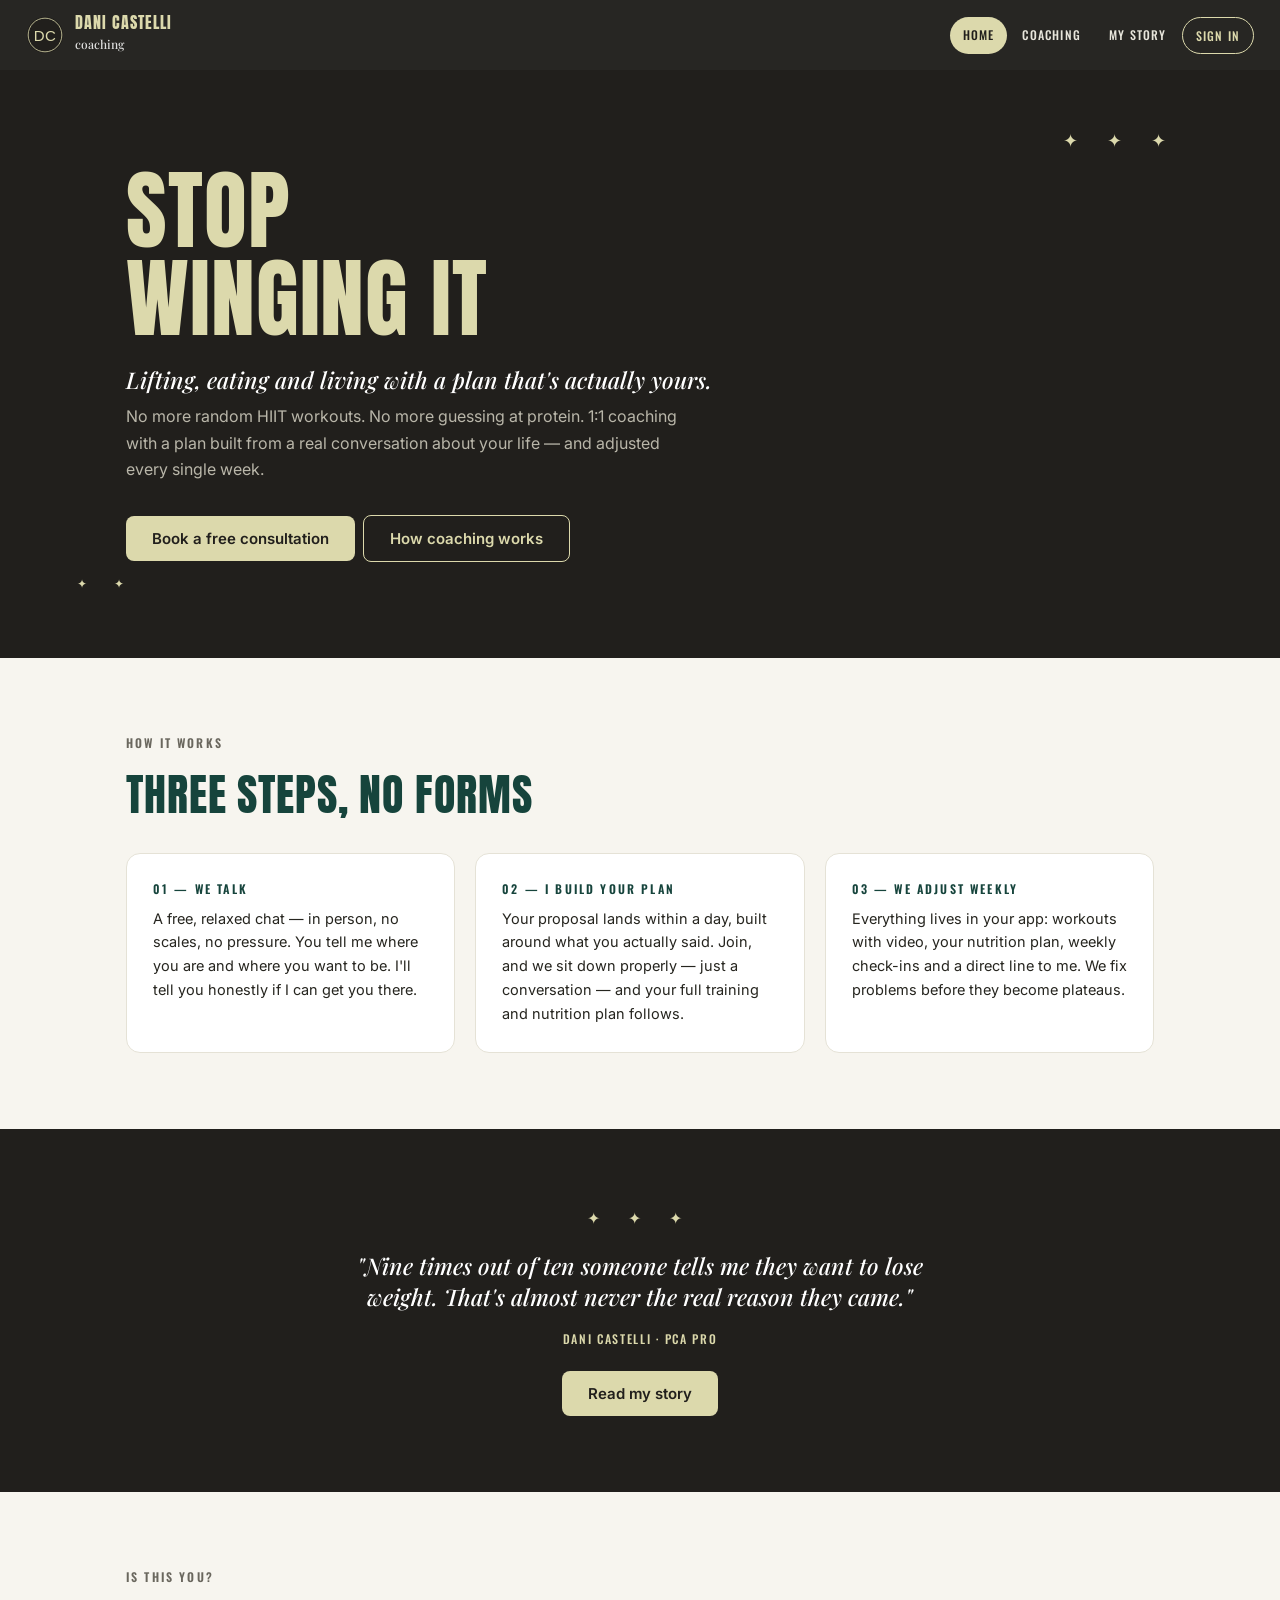
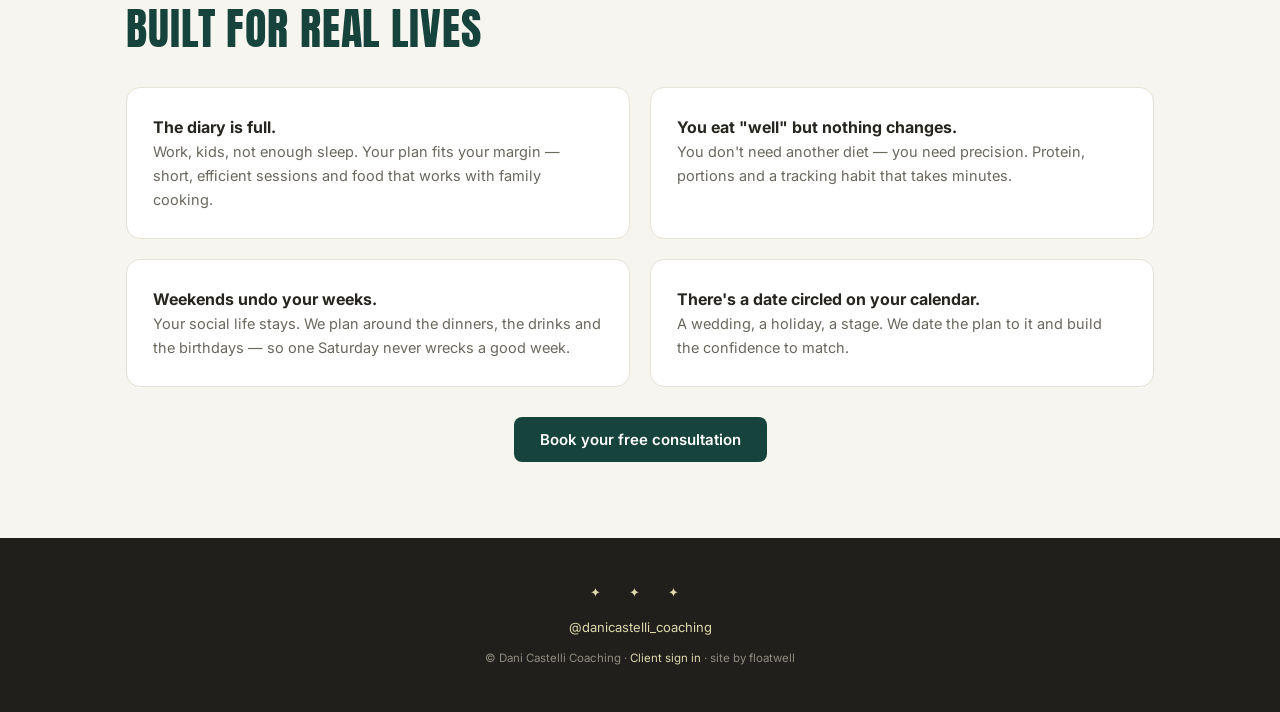
==== index.html @ aa547291 "feat: four-page marketing mini-site with client/coach sign-in portal Home, Coaching, My story (live " ====
<!DOCTYPE html>
<html lang="en-GB">
<head>
<meta charset="utf-8">
<meta name="viewport" content="width=device-width, initial-scale=1">
<title>Dani Castelli Coaching — stop winging it</title>
<meta name="description" content="1:1 coaching with Dani Castelli, PCA Pro. Personal training and nutrition plans built around your life — no more random workouts.">
<meta name="robots" content="noindex"><!-- remove at go-live -->
<link rel="icon" href="assets/logo-roundel.svg" type="image/svg+xml">
<link rel="preconnect" href="https://fonts.googleapis.com">
<link href="https://fonts.googleapis.com/css2?family=Anton&family=Oswald:wght@500;600&family=Playfair+Display:ital,wght@1,500&family=Inter:wght@400;500;600;700&display=swap" rel="stylesheet">
<link rel="stylesheet" href="assets/brand.css">
</head>
<body>
<nav class="site" aria-label="Primary">
  <a class="lockup" href="index.html" aria-label="Dani Castelli Coaching — home">
    <img src="assets/logo-roundel.svg" alt="" width="38" height="38">
    <span class="wm"><b>Dani Castelli</b><i>coaching</i></span>
  </a>
  <div class="links">
    <a href="index.html" aria-current="page">Home</a>
    <a href="coaching.html">Coaching</a>
    <a href="story.html">My story</a>
    <a href="signin.html" class="cta">Sign in</a>
  </div>
</nav>

<div class="hero">
  <span class="spark" style="top:56px;right:8%">✦ ✦ ✦</span>
  <span class="spark" style="bottom:64px;left:6%;font-size:12px">✦ ✦</span>
  <div class="wrap">
    <h1 class="display">Stop<br>winging it</h1>
    <p class="sub accent">Lifting, eating and living with a plan that's actually yours.</p>
    <p class="body">No more random HIIT workouts. No more guessing at protein. 1:1 coaching with a plan built from a real conversation about your life — and adjusted every single week.</p>
    <a class="btn bone" data-url="consultBookingUrl" href="#">Book a free consultation</a>&nbsp;
    <a class="btn ghost" href="coaching.html">How coaching works</a>
  </div>
</div>

<section>
  <div class="wrap">
    <div class="kicker">How it works</div>
    <h2 class="title">Three steps, no forms</h2>
    <div class="grid three" style="margin-top:26px">
      <div class="card">
        <div class="kicker" style="color:var(--green)">01 — We talk</div>
        <p style="font-size:14.5px">A free, relaxed chat — in person, no scales, no pressure. You tell me where you are and where you want to be. I'll tell you honestly if I can get you there.</p>
      </div>
      <div class="card">
        <div class="kicker" style="color:var(--green)">02 — I build your plan</div>
        <p style="font-size:14.5px">Your proposal lands within a day, built around what you actually said. Join, and we sit down properly — just a conversation — and your full training and nutrition plan follows.</p>
      </div>
      <div class="card">
        <div class="kicker" style="color:var(--green)">03 — We adjust weekly</div>
        <p style="font-size:14.5px">Everything lives in your app: workouts with video, your nutrition plan, weekly check-ins and a direct line to me. We fix problems before they become plateaus.</p>
      </div>
    </div>
  </div>
</section>

<section style="background:var(--charcoal);color:#fff">
  <div class="wrap" style="text-align:center">
    <span class="spark">✦ ✦ ✦</span>
    <p class="accent" style="max-width:640px;margin:18px auto;color:#fff">"Nine times out of ten someone tells me they want to lose weight. That's almost never the real reason they came."</p>
    <p style="font:500 12px var(--osw);letter-spacing:.14em;text-transform:uppercase;color:var(--bone)">Dani Castelli · PCA Pro</p>
    <p style="margin-top:24px"><a class="btn bone" href="story.html">Read my story</a></p>
  </div>
</section>

<section>
  <div class="wrap">
    <div class="kicker">Is this you?</div>
    <h2 class="title">Built for real lives</h2>
    <div class="grid two" style="margin-top:26px">
      <div class="card"><b>The diary is full.</b><p style="font-size:14.5px;color:var(--muted)">Work, kids, not enough sleep. Your plan fits your margin — short, efficient sessions and food that works with family cooking.</p></div>
      <div class="card"><b>You eat "well" but nothing changes.</b><p style="font-size:14.5px;color:var(--muted)">You don't need another diet — you need precision. Protein, portions and a tracking habit that takes minutes.</p></div>
      <div class="card"><b>Weekends undo your weeks.</b><p style="font-size:14.5px;color:var(--muted)">Your social life stays. We plan around the dinners, the drinks and the birthdays — so one Saturday never wrecks a good week.</p></div>
      <div class="card"><b>There's a date circled on your calendar.</b><p style="font-size:14.5px;color:var(--muted)">A wedding, a holiday, a stage. We date the plan to it and build the confidence to match.</p></div>
    </div>
    <p style="margin-top:30px;text-align:center"><a class="btn" data-url="consultBookingUrl" href="#">Book your free consultation</a></p>
  </div>
</section>

<footer class="site">
  <span class="spark">✦ ✦ ✦</span>
  <a data-url="instagramUrl" href="#">@danicastelli_coaching</a>
  <p class="fine">© Dani Castelli Coaching · <a href="signin.html">Client sign in</a> · site by floatwell</p>
</footer>
<script src="assets/config.js"></script>
</body>
</html>
---- assets/brand.css ----
/* Dani Castelli Coaching — brand stylesheet (canonical tokens from DESIGN-V1) */
:root{
  --charcoal:#211F1C; --charcoal-2:#2C2A26; --bone:#DCD9AC; --green:#16443C; --green-2:#0F332D;
  --paper:#F7F5EF; --white:#FFFFFF; --ink:#26251F; --muted:#6A675E; --line:#E5E2D6; --clay:#8A4B3B;
  --anton:'Anton',sans-serif; --osw:'Oswald',sans-serif; --pf:'Playfair Display',serif; --inter:'Inter',sans-serif;
}
*{box-sizing:border-box;margin:0;padding:0}
html{scroll-behavior:smooth}
@media(prefers-reduced-motion:reduce){html{scroll-behavior:auto}*{transition:none!important;animation:none!important}}
body{font-family:var(--inter);background:var(--paper);color:var(--ink);font-size:16px;line-height:1.65}
a{color:var(--green)}
:focus-visible{outline:2px solid var(--green);outline-offset:3px;border-radius:4px}
img{max-width:100%}
.wrap{max-width:1080px;margin:0 auto;padding:0 26px}
section{padding:76px 0}
.kicker{font:600 12px var(--osw);letter-spacing:.18em;text-transform:uppercase;color:var(--muted);margin-bottom:10px}
h1.display{font:400 clamp(46px,7vw,88px)/1 var(--anton);text-transform:uppercase;letter-spacing:.01em;color:var(--bone)}
h2.title{font:400 clamp(30px,4vw,44px) var(--anton);text-transform:uppercase;letter-spacing:.02em;color:var(--green)}
.accent{font:500 clamp(18px,2.2vw,23px) var(--pf);font-style:italic}
.btn{display:inline-block;background:var(--green);color:#fff;font:600 15px var(--inter);padding:13px 26px;border-radius:8px;text-decoration:none;border:0;cursor:pointer}
.btn:hover{background:var(--green-2)}
.btn.bone{background:var(--bone);color:var(--charcoal)} .btn.bone:hover{background:#CFCB98}
.btn.ghost{background:transparent;border:1.5px solid var(--bone);color:var(--bone)} .btn.ghost:hover{background:rgba(220,217,172,.12)}
.btn.ghost-g{background:transparent;border:1.5px solid var(--green);color:var(--green)} .btn.ghost-g:hover{background:rgba(22,68,60,.07)}
.card{background:var(--white);border:1px solid var(--line);border-radius:14px;padding:26px}
.spark{color:var(--bone);letter-spacing:12px}
.chip{display:inline-block;font:500 11px var(--osw);letter-spacing:.07em;text-transform:uppercase;padding:4px 11px;border-radius:999px;border:1px solid var(--line);color:var(--muted);background:#fff}

/* nav */
nav.site{position:sticky;top:0;z-index:50;background:rgba(33,31,28,.97);backdrop-filter:blur(6px);padding:14px 26px;display:flex;align-items:center;gap:12px}
nav.site .lockup{display:flex;align-items:center;gap:11px;text-decoration:none}
nav.site .lockup .wm b{display:block;font:400 16px var(--anton);letter-spacing:.06em;text-transform:uppercase;color:var(--bone);line-height:1}
nav.site .lockup .wm i{font:500 12px var(--pf);color:#fff;opacity:.85}
nav.site .links{margin-left:auto;display:flex;gap:2px;flex-wrap:wrap}
nav.site .links a{font:500 12px var(--osw);letter-spacing:.1em;text-transform:uppercase;color:#E8E6DC;text-decoration:none;padding:9px 13px;border-radius:999px}
nav.site .links a:hover{color:var(--bone);background:var(--charcoal-2)}
nav.site .links a[aria-current="page"]{background:var(--bone);color:var(--charcoal)}
nav.site .links a.cta{border:1.5px solid var(--bone);color:var(--bone)}
nav.site .links a.cta[aria-current="page"]{color:var(--charcoal)}

/* hero band */
.hero{background:var(--charcoal);color:#fff;padding:96px 0;position:relative;overflow:hidden}
.hero .spark{position:absolute;font-size:18px}
.hero p.sub{margin:22px 0 8px;color:#fff}
.hero p.body{color:#B9B6A9;max-width:560px;margin-bottom:32px}

/* footer */
footer.site{background:var(--charcoal);color:#8F8C7F;padding:44px 26px;text-align:center;font-size:13px}
footer.site .spark{display:block;margin-bottom:14px}
footer.site a{color:var(--bone);text-decoration:none}
footer.site .fine{margin-top:10px;font-size:11.5px}

/* helpers */
.grid{display:grid;gap:20px}
@media(min-width:760px){.grid.two{grid-template-columns:1fr 1fr}.grid.three{grid-template-columns:1fr 1fr 1fr}}
.note{background:#EFEDE2;border-left:3px solid var(--green);padding:10px 14px;font-size:13.5px;border-radius:0 8px 8px 0}
.placeholder{border:1.5px dashed var(--muted);border-radius:12px;padding:14px;text-align:center;color:var(--muted);font-size:13px;background:rgba(255,255,255,.5)}
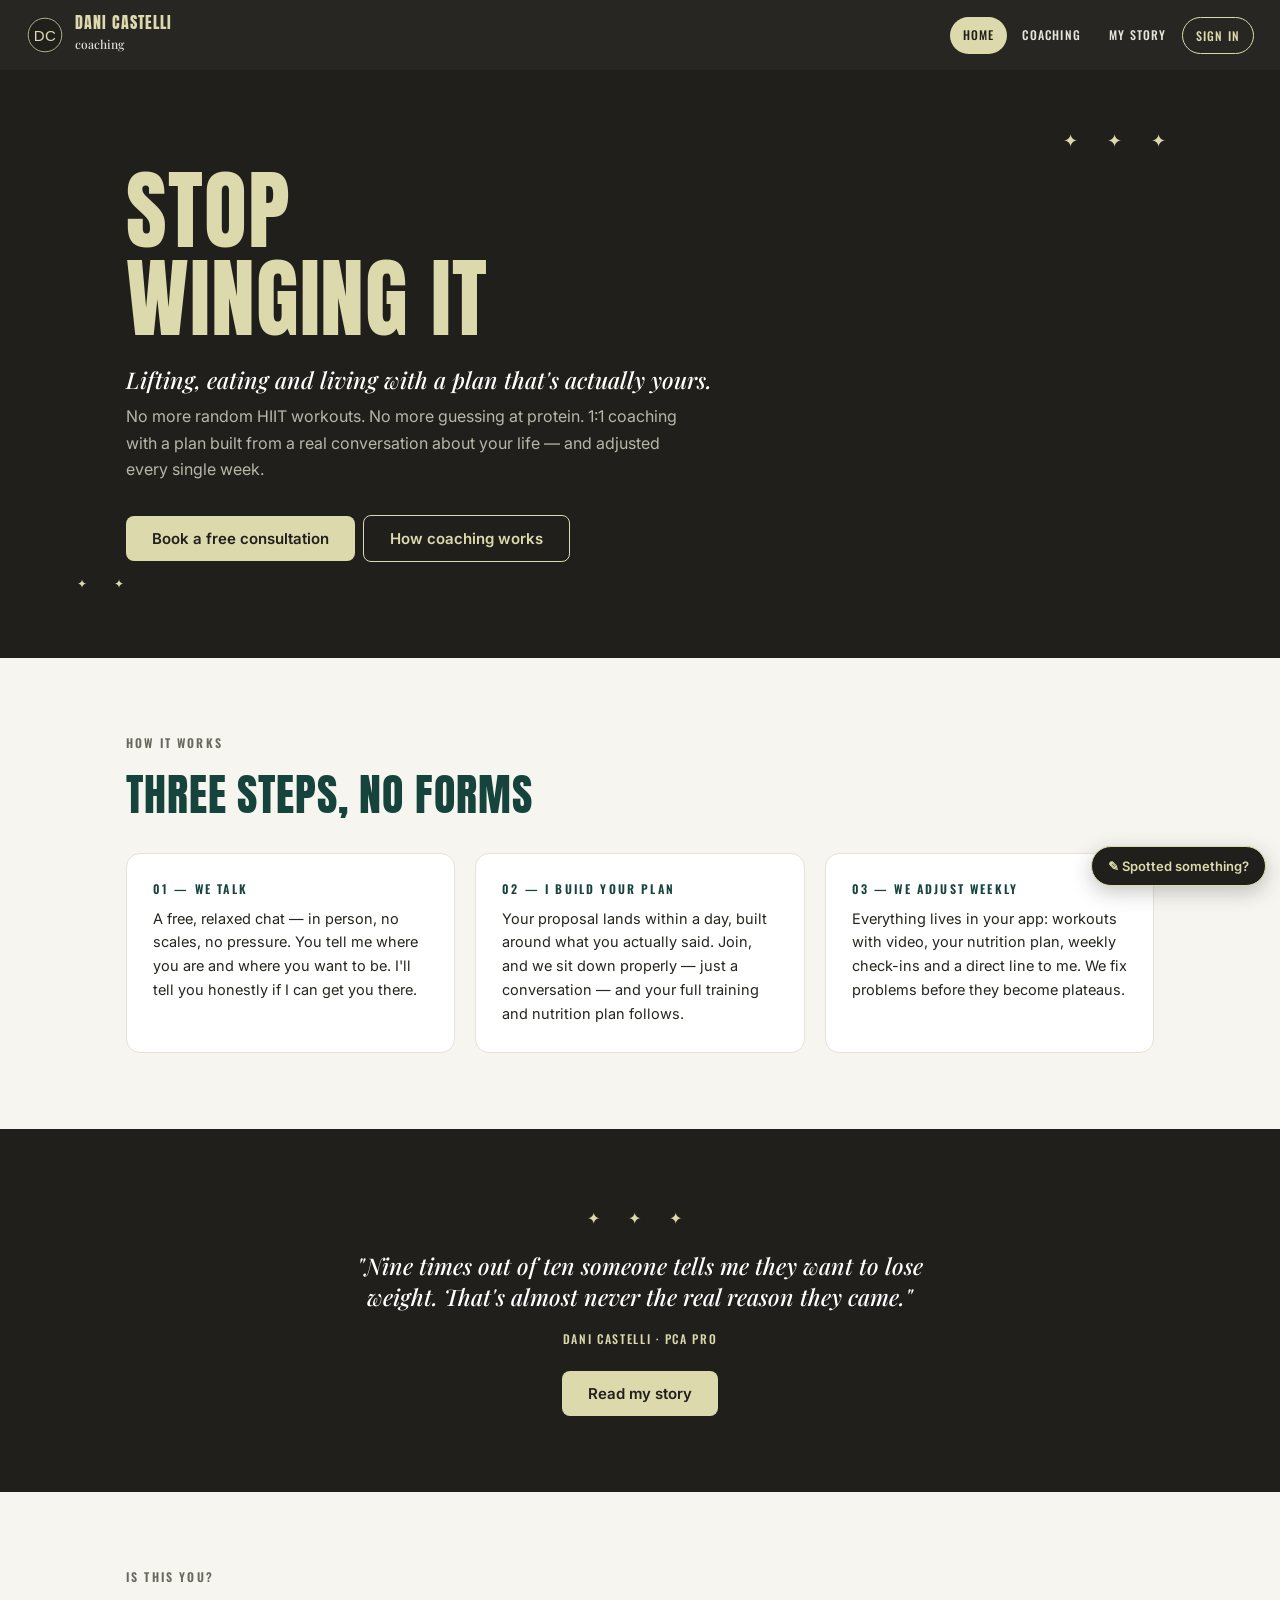
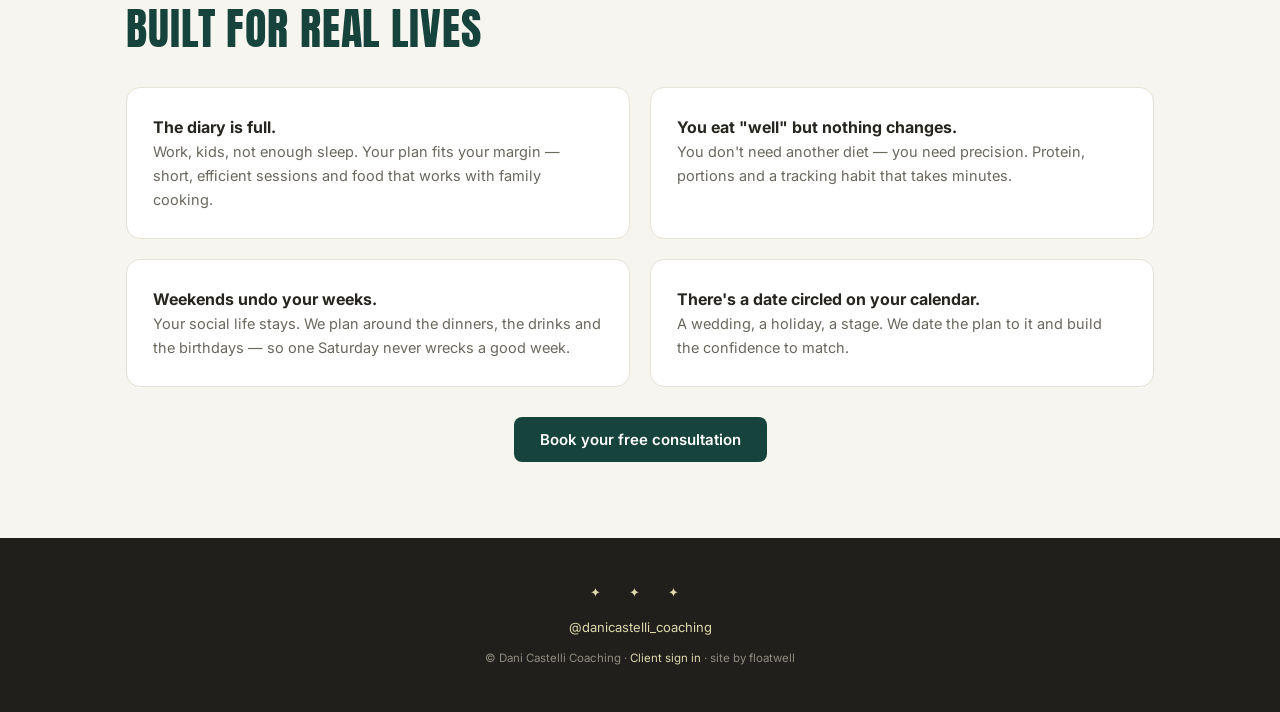
==== commit a2e6b610: "feat: site feedback widget filing GitHub issues via Apps Script endpoint Floating reporter on every " ====
--- a/index.html
+++ b/index.html
@@ -87,5 +87,6 @@
   <p class="fine">© Dani Castelli Coaching · <a href="signin.html">Client sign in</a> · site by floatwell</p>
 </footer>
 <script src="assets/config.js"></script>
+<script src="assets/feedback.js"></script>
 </body>
 </html>
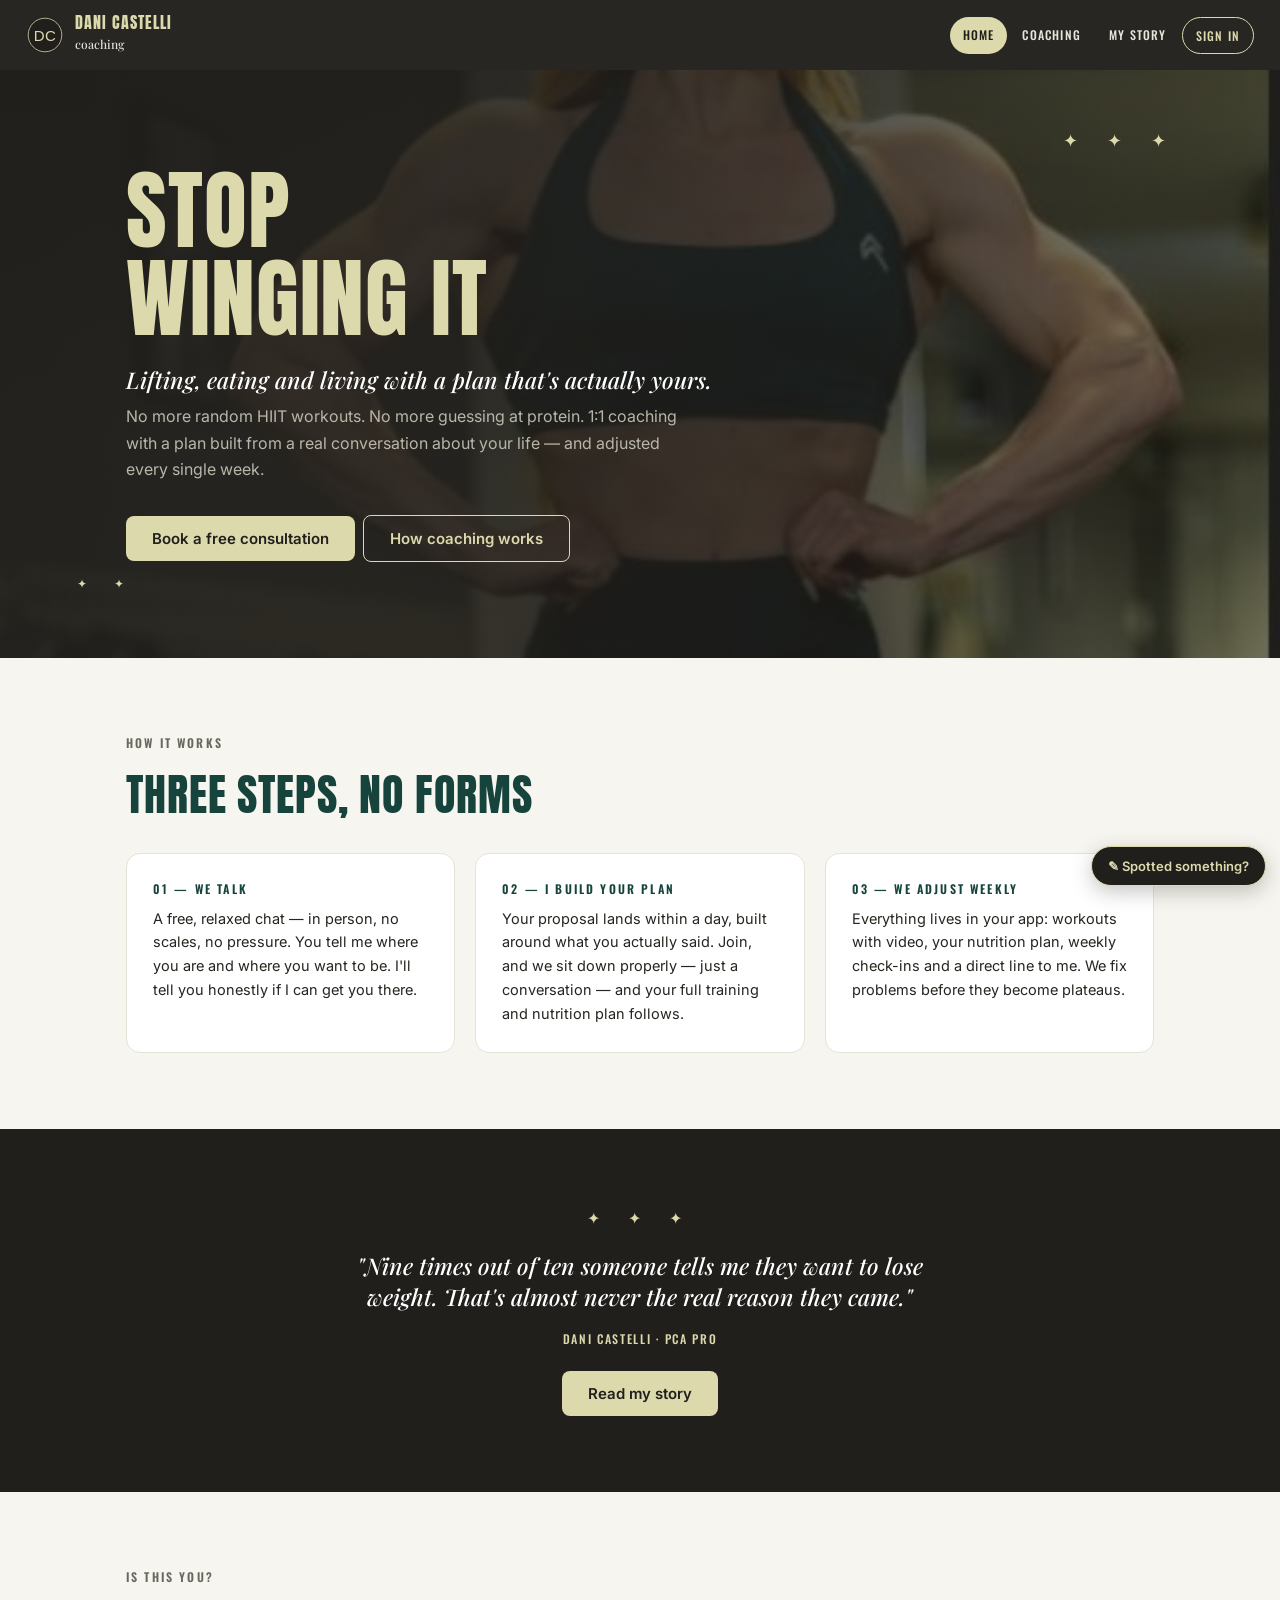
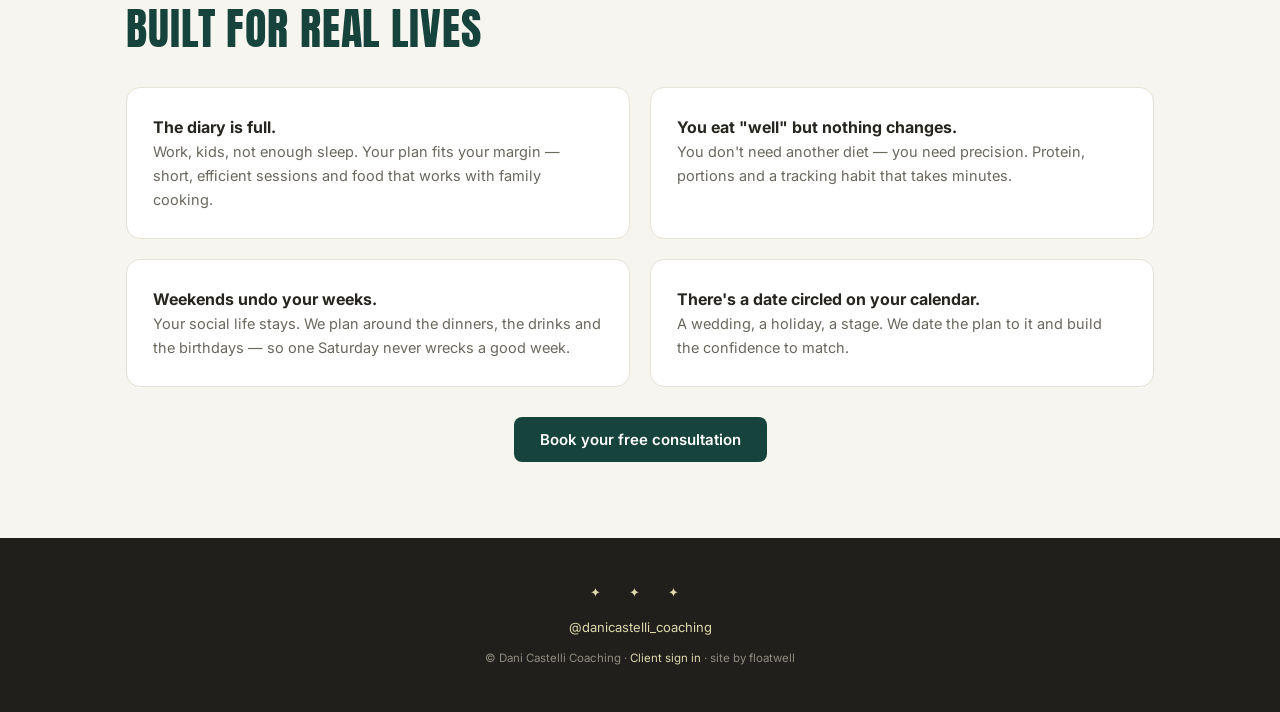
==== commit 9928ca61: "feat: photographic hero on home page from Dani's Instagram imagery Cropped photo panel from her MY S" ====
--- a/index.html
+++ b/index.html
@@ -25,7 +25,7 @@
   </div>
 </nav>
 
-<div class="hero">
+<div class="hero hero-photo">
   <span class="spark" style="top:56px;right:8%">✦ ✦ ✦</span>
   <span class="spark" style="bottom:64px;left:6%;font-size:12px">✦ ✦</span>
   <div class="wrap">
--- a/assets/brand.css
+++ b/assets/brand.css
@@ -41,6 +41,14 @@
 /* hero band */
 .hero{background:var(--charcoal);color:#fff;padding:96px 0;position:relative;overflow:hidden}
 .hero .spark{position:absolute;font-size:18px}
+/* photographic hero (home) — Dani's image behind the text, darkened to the IG register.
+   Replace assets/hero.jpg with an original from her shoots when supplied. */
+.hero.hero-photo{background:
+  linear-gradient(100deg, rgba(33,31,28,.97) 0%, rgba(33,31,28,.86) 46%, rgba(33,31,28,.55) 100%),
+  url('hero.jpg') 72% 18% / cover no-repeat var(--charcoal)}
+@media(max-width:760px){.hero.hero-photo{background:
+  linear-gradient(rgba(33,31,28,.88), rgba(33,31,28,.82)),
+  url('hero.jpg') center 6% / cover no-repeat var(--charcoal)}}
 .hero p.sub{margin:22px 0 8px;color:#fff}
 .hero p.body{color:#B9B6A9;max-width:560px;margin-bottom:32px}
 
